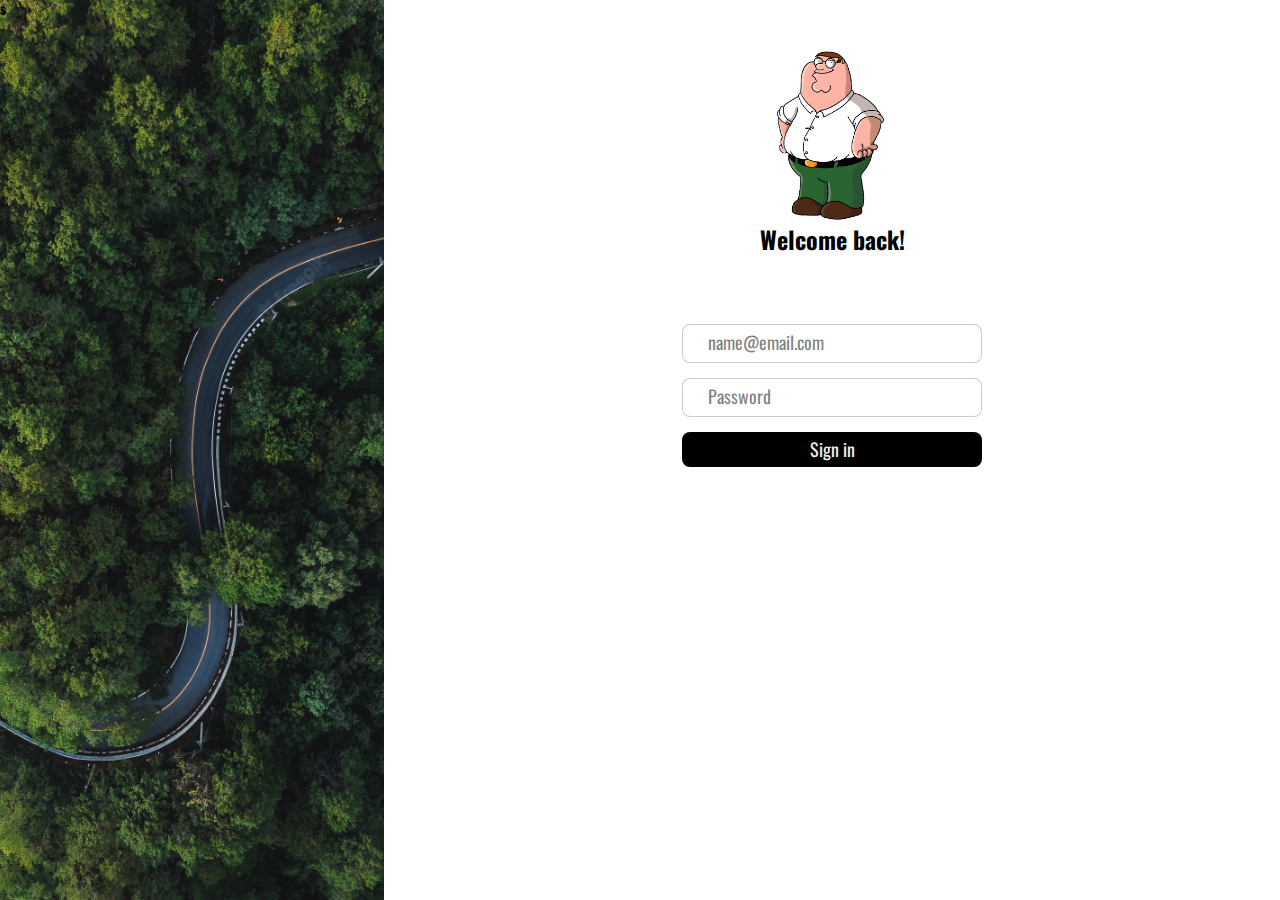
==== login.html @ 7c98be9d "Initial commit" ====
<!DOCTYPE html>
<html lang="en">
  <head>
    <meta charset="UTF-8" />
    <meta name="viewport" content="width=device-width, initial-scale=1.0" />
    <link rel="preconnect" href="https://fonts.googleapis.com" />
    <link rel="preconnect" href="https://fonts.gstatic.com" crossorigin />
    <link
      href="https://fonts.googleapis.com/css2?family=Oswald:wght@200;300;400;500;600;700&display=swap"
      rel="stylesheet"
    />
    <link rel="stylesheet" href="css/style.css" />
    <title>Login</title>
  </head>
  <body>
    <div class="home">
      <div class="left">s</div>
      <div class="right">
        <div class="container">
          <div class="textbox">
            <div class="logo-img">
              <img src="/img/peterg.png" alt="logo" class="logo-icon" />
              <h3 class="title">Welcome back!</h3>
            </div>

            <div class="home-form">
              <form class="form">
                <span class="name-span"></span>
                <span class="password-span"></span>
                <input
                  type="text"
                  class="form-input name"
                  placeholder="name@email.com"
                  autocomplete="off"
                  required
                />

                <input
                  type="password"
                  class="form-input password"
                  placeholder="Password"
                  autocomplete="off"
                  required
                />

                <button type="submit" class="form-sign">Sign in</button>
              </form>
            </div>
          </div>
        </div>
      </div>
    </div>

    <script src="js/login.js"></script>
  </body>
</html>
---- css/style.css ----
/*! normalize.css v8.0.1 | MIT License | github.com/necolas/normalize.css */html{line-height:1.15;-webkit-text-size-adjust:100%}body{margin:0}main{display:block}h1{font-size:2em}hr{-webkit-box-sizing:content-box;box-sizing:content-box;height:0;overflow:visible}pre{font-family:monospace,monospace;font-size:1em}a{background-color:rgba(0,0,0,0)}abbr[title]{border-bottom:none;text-decoration:underline;-webkit-text-decoration:underline dotted;text-decoration:underline dotted}b,strong{font-weight:bolder}code,kbd,samp{font-family:monospace,monospace;font-size:1em}small{font-size:80%}sub,sup{font-size:75%;line-height:0;position:relative;vertical-align:baseline}sub{bottom:-0.25em}sup{top:-0.5em}img{border-style:none}button,input,optgroup,select,textarea{font-family:inherit;font-size:100%;line-height:1.15;margin:0}button,input{overflow:visible}button,select{text-transform:none}button,[type=button],[type=reset],[type=submit]{-webkit-appearance:button}button::-moz-focus-inner,[type=button]::-moz-focus-inner,[type=reset]::-moz-focus-inner,[type=submit]::-moz-focus-inner{border-style:none;padding:0}button:-moz-focusring,[type=button]:-moz-focusring,[type=reset]:-moz-focusring,[type=submit]:-moz-focusring{outline:1px dotted ButtonText}fieldset{padding:.35em .75em .625em}legend{-webkit-box-sizing:border-box;box-sizing:border-box;color:inherit;display:table;max-width:100%;padding:0;white-space:normal}progress{vertical-align:baseline}textarea{overflow:auto}[type=checkbox],[type=radio]{-webkit-box-sizing:border-box;box-sizing:border-box;padding:0}[type=number]::-webkit-inner-spin-button,[type=number]::-webkit-outer-spin-button{height:auto}[type=search]{-webkit-appearance:textfield;outline-offset:-2px}[type=search]::-webkit-search-decoration{-webkit-appearance:none}::-webkit-file-upload-button{-webkit-appearance:button;font:inherit}details{display:block}summary{display:list-item}template{display:none}[hidden]{display:none}*,*::before,*::after{-webkit-box-sizing:border-box;box-sizing:border-box}*{margin:0;padding:0}img,picture,svg{display:block;max-width:100%}html{height:100%}body{display:-webkit-box;display:-ms-flexbox;display:flex;-webkit-box-orient:vertical;-webkit-box-direction:normal;-ms-flex-direction:column;flex-direction:column;height:100%;font-family:"Oswald",sans-serif;font-weight:500;font-size:15px;color:var(--main-text-color);background-color:var(--main-bg-color);font-size:15px}main{-webkit-box-flex:1;-ms-flex-positive:1;flex-grow:1}ul{padding-left:0;list-style:none}li{text-decoration:none}input[type=search]::-webkit-search-decoration,input[type=search]::-webkit-search-cancel-button,input[type=search]::-webkit-search-results-button,input[type=search]::-webkit-search-results-decoration{-webkit-appearance:none}.container{max-width:1320px;width:100%;padding:0 20px;margin:0 auto}.home{display:grid;grid-template-columns:.3fr .7fr}.left{display:none;height:100vh;background-image:url("/img/bg.jpg");background-position:center;background-repeat:no-repeat;background-size:cover}.right{height:100vh;width:100vw}.textbox{margin-top:30px;text-align:center}.logo-icon{margin:0 auto;max-width:60%}.title{margin-top:5px}.home-form{margin-top:25px}.form{display:-webkit-inline-box;display:-ms-inline-flexbox;display:inline-flex;-webkit-box-orient:vertical;-webkit-box-direction:normal;-ms-flex-direction:column;flex-direction:column;gap:10px}.form-input{outline:none;padding:6px 15px;min-height:33px;min-width:200px;border-radius:8px;border:1px solid rgba(0,0,0,.208)}.form-input::-webkit-input-placeholder{font-size:13px;color:rgba(0,0,0,.508)}.form-input::-moz-placeholder{font-size:13px;color:rgba(0,0,0,.508)}.form-input:-ms-input-placeholder{font-size:13px;color:rgba(0,0,0,.508)}.form-input::-ms-input-placeholder{font-size:13px;color:rgba(0,0,0,.508)}.form-input::placeholder{font-size:13px;color:rgba(0,0,0,.508)}.form-sign{min-height:35px;border-radius:8px;border:1px solid rgba(0,0,0,0);background-color:#000;color:#eee;-webkit-transition:.5s ease-in-out;transition:.5s ease-in-out}.form-sign:hover{-webkit-transform:scale(1.1);-ms-transform:scale(1.1);transform:scale(1.1)}@media only screen and (min-width: 400px){.textbox{margin-top:50px}.title{font-size:24px}.form{gap:15px}.form-sign{font-size:18px}}@media only screen and (min-width: 600px){.left{display:block}.right{width:70vw}}@media only screen and (min-width: 900px){.logo-icon{max-width:20%}.form{max-width:300px;width:100%}.form-input{padding:10px 25px;max-width:300px;width:100%}.form-input::-webkit-input-placeholder{font-size:18px}.form-input::-moz-placeholder{font-size:18px}.form-input:-ms-input-placeholder{font-size:18px}.form-input::-ms-input-placeholder{font-size:18px}.form-input::placeholder{font-size:18px}}html{overflow-x:hidden}.page{background-color:#000;height:100vh;background-image:url("/img/famliy-guy.jpg");background-size:cover;background-position:center;background-repeat:no-repeat}.page-title{text-align:center;margin-bottom:25px;color:#fff;font-size:20px}.users{padding:30px 0}.users-list{display:grid;grid-template-columns:1fr 1fr;gap:10px}.user-item{background-color:rgba(239,241,247,.322);border:1px solid rgba(0,0,0,0);border-radius:15px;overflow:hidden;padding:10px}.user-img{border-radius:50%;max-width:50%;margin:20px auto 20px}.user-textbox{display:-webkit-box;display:-ms-flexbox;display:flex;-webkit-box-orient:vertical;-webkit-box-direction:normal;-ms-flex-direction:column;flex-direction:column;gap:5px;text-align:center}.user-email{font-size:10px}@media screen and (min-width: 400px){.users-list{display:grid;grid-template-columns:1fr 1fr;gap:15px}.user-item{padding:20px}.user-img{border-radius:50%;max-width:60%;margin:10px auto 10px}.user-email{font-size:15px}}@media screen and (min-width: 600px){.users{margin-left:auto;margin-right:100px}.user-item{-webkit-transition:all .4s ease;transition:all .4s ease}.user-item:hover{-webkit-transform:scale(1.1);-ms-transform:scale(1.1);transform:scale(1.1)}}/*# sourceMappingURL=style.css.map */
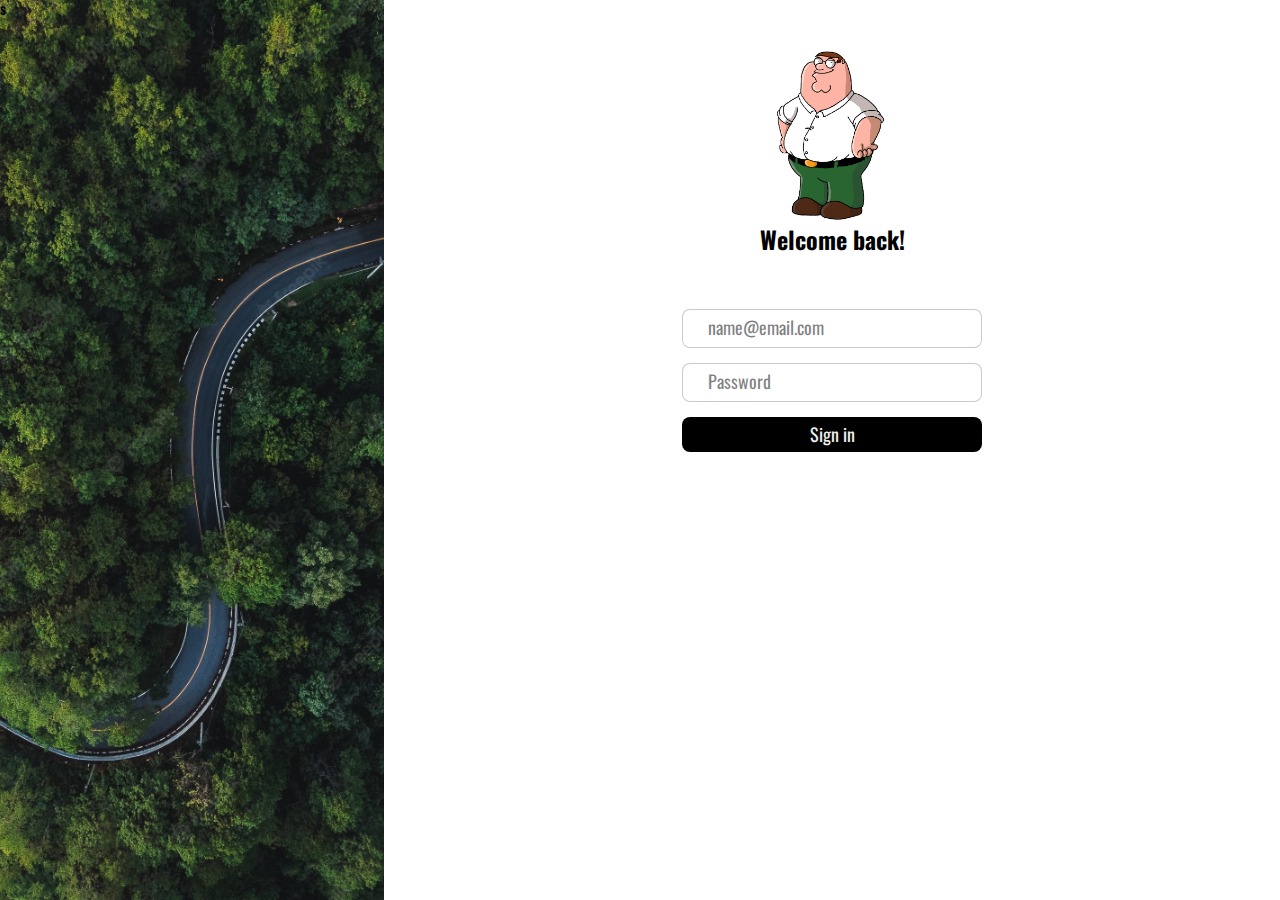
==== commit 19e2f2c4: "Final commit" ====
--- a/login.html
+++ b/login.html
@@ -26,9 +26,9 @@
             <div class="home-form">
               <form class="form">
                 <span class="name-span"></span>
-                <span class="password-span"></span>
                 <input
-                  type="text"
+                  type="email"
+                  name="user_email"
                   class="form-input name"
                   placeholder="name@email.com"
                   autocomplete="off"
@@ -37,6 +37,7 @@
 
                 <input
                   type="password"
+                  name="user_password"
                   class="form-input password"
                   placeholder="Password"
                   autocomplete="off"
--- a/css/style.css
+++ b/css/style.css
@@ -1 +1 @@
-/*! normalize.css v8.0.1 | MIT License | github.com/necolas/normalize.css */html{line-height:1.15;-webkit-text-size-adjust:100%}body{margin:0}main{display:block}h1{font-size:2em}hr{-webkit-box-sizing:content-box;box-sizing:content-box;height:0;overflow:visible}pre{font-family:monospace,monospace;font-size:1em}a{background-color:rgba(0,0,0,0)}abbr[title]{border-bottom:none;text-decoration:underline;-webkit-text-decoration:underline dotted;text-decoration:underline dotted}b,strong{font-weight:bolder}code,kbd,samp{font-family:monospace,monospace;font-size:1em}small{font-size:80%}sub,sup{font-size:75%;line-height:0;position:relative;vertical-align:baseline}sub{bottom:-0.25em}sup{top:-0.5em}img{border-style:none}button,input,optgroup,select,textarea{font-family:inherit;font-size:100%;line-height:1.15;margin:0}button,input{overflow:visible}button,select{text-transform:none}button,[type=button],[type=reset],[type=submit]{-webkit-appearance:button}button::-moz-focus-inner,[type=button]::-moz-focus-inner,[type=reset]::-moz-focus-inner,[type=submit]::-moz-focus-inner{border-style:none;padding:0}button:-moz-focusring,[type=button]:-moz-focusring,[type=reset]:-moz-focusring,[type=submit]:-moz-focusring{outline:1px dotted ButtonText}fieldset{padding:.35em .75em .625em}legend{-webkit-box-sizing:border-box;box-sizing:border-box;color:inherit;display:table;max-width:100%;padding:0;white-space:normal}progress{vertical-align:baseline}textarea{overflow:auto}[type=checkbox],[type=radio]{-webkit-box-sizing:border-box;box-sizing:border-box;padding:0}[type=number]::-webkit-inner-spin-button,[type=number]::-webkit-outer-spin-button{height:auto}[type=search]{-webkit-appearance:textfield;outline-offset:-2px}[type=search]::-webkit-search-decoration{-webkit-appearance:none}::-webkit-file-upload-button{-webkit-appearance:button;font:inherit}details{display:block}summary{display:list-item}template{display:none}[hidden]{display:none}*,*::before,*::after{-webkit-box-sizing:border-box;box-sizing:border-box}*{margin:0;padding:0}img,picture,svg{display:block;max-width:100%}html{height:100%}body{display:-webkit-box;display:-ms-flexbox;display:flex;-webkit-box-orient:vertical;-webkit-box-direction:normal;-ms-flex-direction:column;flex-direction:column;height:100%;font-family:"Oswald",sans-serif;font-weight:500;font-size:15px;color:var(--main-text-color);background-color:var(--main-bg-color);font-size:15px}main{-webkit-box-flex:1;-ms-flex-positive:1;flex-grow:1}ul{padding-left:0;list-style:none}li{text-decoration:none}input[type=search]::-webkit-search-decoration,input[type=search]::-webkit-search-cancel-button,input[type=search]::-webkit-search-results-button,input[type=search]::-webkit-search-results-decoration{-webkit-appearance:none}.container{max-width:1320px;width:100%;padding:0 20px;margin:0 auto}.home{display:grid;grid-template-columns:.3fr .7fr}.left{display:none;height:100vh;background-image:url("/img/bg.jpg");background-position:center;background-repeat:no-repeat;background-size:cover}.right{height:100vh;width:100vw}.textbox{margin-top:30px;text-align:center}.logo-icon{margin:0 auto;max-width:60%}.title{margin-top:5px}.home-form{margin-top:25px}.form{display:-webkit-inline-box;display:-ms-inline-flexbox;display:inline-flex;-webkit-box-orient:vertical;-webkit-box-direction:normal;-ms-flex-direction:column;flex-direction:column;gap:10px}.form-input{outline:none;padding:6px 15px;min-height:33px;min-width:200px;border-radius:8px;border:1px solid rgba(0,0,0,.208)}.form-input::-webkit-input-placeholder{font-size:13px;color:rgba(0,0,0,.508)}.form-input::-moz-placeholder{font-size:13px;color:rgba(0,0,0,.508)}.form-input:-ms-input-placeholder{font-size:13px;color:rgba(0,0,0,.508)}.form-input::-ms-input-placeholder{font-size:13px;color:rgba(0,0,0,.508)}.form-input::placeholder{font-size:13px;color:rgba(0,0,0,.508)}.form-sign{min-height:35px;border-radius:8px;border:1px solid rgba(0,0,0,0);background-color:#000;color:#eee;-webkit-transition:.5s ease-in-out;transition:.5s ease-in-out}.form-sign:hover{-webkit-transform:scale(1.1);-ms-transform:scale(1.1);transform:scale(1.1)}@media only screen and (min-width: 400px){.textbox{margin-top:50px}.title{font-size:24px}.form{gap:15px}.form-sign{font-size:18px}}@media only screen and (min-width: 600px){.left{display:block}.right{width:70vw}}@media only screen and (min-width: 900px){.logo-icon{max-width:20%}.form{max-width:300px;width:100%}.form-input{padding:10px 25px;max-width:300px;width:100%}.form-input::-webkit-input-placeholder{font-size:18px}.form-input::-moz-placeholder{font-size:18px}.form-input:-ms-input-placeholder{font-size:18px}.form-input::-ms-input-placeholder{font-size:18px}.form-input::placeholder{font-size:18px}}html{overflow-x:hidden}.page{background-color:#000;height:100vh;background-image:url("/img/famliy-guy.jpg");background-size:cover;background-position:center;background-repeat:no-repeat}.page-title{text-align:center;margin-bottom:25px;color:#fff;font-size:20px}.users{padding:30px 0}.users-list{display:grid;grid-template-columns:1fr 1fr;gap:10px}.user-item{background-color:rgba(239,241,247,.322);border:1px solid rgba(0,0,0,0);border-radius:15px;overflow:hidden;padding:10px}.user-img{border-radius:50%;max-width:50%;margin:20px auto 20px}.user-textbox{display:-webkit-box;display:-ms-flexbox;display:flex;-webkit-box-orient:vertical;-webkit-box-direction:normal;-ms-flex-direction:column;flex-direction:column;gap:5px;text-align:center}.user-email{font-size:10px}@media screen and (min-width: 400px){.users-list{display:grid;grid-template-columns:1fr 1fr;gap:15px}.user-item{padding:20px}.user-img{border-radius:50%;max-width:60%;margin:10px auto 10px}.user-email{font-size:15px}}@media screen and (min-width: 600px){.users{margin-left:auto;margin-right:100px}.user-item{-webkit-transition:all .4s ease;transition:all .4s ease}.user-item:hover{-webkit-transform:scale(1.1);-ms-transform:scale(1.1);transform:scale(1.1)}}/*# sourceMappingURL=style.css.map */+/*! normalize.css v8.0.1 | MIT License | github.com/necolas/normalize.css */html{line-height:1.15;-webkit-text-size-adjust:100%}body{margin:0}main{display:block}h1{font-size:2em}hr{-webkit-box-sizing:content-box;box-sizing:content-box;height:0;overflow:visible}pre{font-family:monospace,monospace;font-size:1em}a{background-color:rgba(0,0,0,0)}abbr[title]{border-bottom:none;text-decoration:underline;-webkit-text-decoration:underline dotted;text-decoration:underline dotted}b,strong{font-weight:bolder}code,kbd,samp{font-family:monospace,monospace;font-size:1em}small{font-size:80%}sub,sup{font-size:75%;line-height:0;position:relative;vertical-align:baseline}sub{bottom:-0.25em}sup{top:-0.5em}img{border-style:none}button,input,optgroup,select,textarea{font-family:inherit;font-size:100%;line-height:1.15;margin:0}button,input{overflow:visible}button,select{text-transform:none}button,[type=button],[type=reset],[type=submit]{-webkit-appearance:button}button::-moz-focus-inner,[type=button]::-moz-focus-inner,[type=reset]::-moz-focus-inner,[type=submit]::-moz-focus-inner{border-style:none;padding:0}button:-moz-focusring,[type=button]:-moz-focusring,[type=reset]:-moz-focusring,[type=submit]:-moz-focusring{outline:1px dotted ButtonText}fieldset{padding:.35em .75em .625em}legend{-webkit-box-sizing:border-box;box-sizing:border-box;color:inherit;display:table;max-width:100%;padding:0;white-space:normal}progress{vertical-align:baseline}textarea{overflow:auto}[type=checkbox],[type=radio]{-webkit-box-sizing:border-box;box-sizing:border-box;padding:0}[type=number]::-webkit-inner-spin-button,[type=number]::-webkit-outer-spin-button{height:auto}[type=search]{-webkit-appearance:textfield;outline-offset:-2px}[type=search]::-webkit-search-decoration{-webkit-appearance:none}::-webkit-file-upload-button{-webkit-appearance:button;font:inherit}details{display:block}summary{display:list-item}template{display:none}[hidden]{display:none}*,*::before,*::after{-webkit-box-sizing:border-box;box-sizing:border-box}*{margin:0;padding:0}img,picture,svg{display:block;max-width:100%}html{height:100%}body{display:-webkit-box;display:-ms-flexbox;display:flex;-webkit-box-orient:vertical;-webkit-box-direction:normal;-ms-flex-direction:column;flex-direction:column;height:100%;font-family:"Oswald",sans-serif;font-weight:500;font-size:15px;color:var(--main-text-color);background-color:var(--main-bg-color);font-size:15px}main{-webkit-box-flex:1;-ms-flex-positive:1;flex-grow:1}ul{padding-left:0;list-style:none}li{text-decoration:none}input[type=search]::-webkit-search-decoration,input[type=search]::-webkit-search-cancel-button,input[type=search]::-webkit-search-results-button,input[type=search]::-webkit-search-results-decoration{-webkit-appearance:none}.container{max-width:1320px;width:100%;padding:0 20px;margin:0 auto}.home{display:grid;grid-template-columns:.3fr .7fr}.left{display:none;height:100vh;background-image:url("/img/bg.jpg");background-position:center;background-repeat:no-repeat;background-size:cover}.right{height:100vh;width:100vw}.textbox{margin-top:30px;text-align:center}.logo-icon{margin:0 auto;max-width:60%}.title{margin-top:5px}.home-form{margin-top:25px}.form{display:-webkit-inline-box;display:-ms-inline-flexbox;display:inline-flex;-webkit-box-orient:vertical;-webkit-box-direction:normal;-ms-flex-direction:column;flex-direction:column;gap:10px}.form-input{outline:none;padding:6px 15px;min-height:33px;min-width:200px;border-radius:8px;border:1px solid rgba(0,0,0,.208)}.form-input::-webkit-input-placeholder{font-size:13px;color:rgba(0,0,0,.508)}.form-input::-moz-placeholder{font-size:13px;color:rgba(0,0,0,.508)}.form-input:-ms-input-placeholder{font-size:13px;color:rgba(0,0,0,.508)}.form-input::-ms-input-placeholder{font-size:13px;color:rgba(0,0,0,.508)}.form-input::placeholder{font-size:13px;color:rgba(0,0,0,.508)}.form-sign{min-height:35px;border-radius:8px;border:1px solid rgba(0,0,0,0);background-color:#000;color:#eee;-webkit-transition:.5s ease-in-out;transition:.5s ease-in-out}.form-sign:hover{-webkit-transform:scale(1.1);-ms-transform:scale(1.1);transform:scale(1.1)}@media only screen and (min-width: 400px){.textbox{margin-top:50px}.title{font-size:24px}.form{gap:15px}.form-sign{font-size:18px}}@media only screen and (min-width: 600px){.left{display:block}.right{width:70vw}}@media only screen and (min-width: 900px){.logo-icon{max-width:20%}.form{max-width:300px;width:100%}.form-input{padding:10px 25px;max-width:300px;width:100%}.form-input::-webkit-input-placeholder{font-size:18px}.form-input::-moz-placeholder{font-size:18px}.form-input:-ms-input-placeholder{font-size:18px}.form-input::-ms-input-placeholder{font-size:18px}.form-input::placeholder{font-size:18px}}html{overflow-x:hidden}.page{background-color:#000;height:100vh;background-image:url("/img/famliy-guy.jpg");background-size:cover;background-position:center;background-repeat:no-repeat}.page__wrapper{display:-webkit-box;display:-ms-flexbox;display:flex;-webkit-box-pack:justify;-ms-flex-pack:justify;justify-content:space-between;margin-bottom:25px}.page-title{text-align:center;color:#fff;font-size:20px}.page__logout{border:1px solid rgba(0,0,0,0);background-color:rgba(0,0,0,0);color:#fff;font-size:20px;padding:5px 10px;border-radius:20px;cursor:pointer;-webkit-transition:all .4s ease;transition:all .4s ease}.page__logout:hover{background-color:rgba(255,255,255,.3843137255)}.users{padding:30px 0}.users-list{display:grid;grid-template-columns:1fr 1fr;gap:10px}.user-item{background-color:rgba(239,241,247,.322);border:1px solid rgba(0,0,0,0);border-radius:15px;overflow:hidden;padding:10px}.user-img{border-radius:50%;max-width:50%;margin:20px auto 20px}.user-textbox{display:-webkit-box;display:-ms-flexbox;display:flex;-webkit-box-orient:vertical;-webkit-box-direction:normal;-ms-flex-direction:column;flex-direction:column;gap:5px;text-align:center}.user-email{font-size:10px}@media screen and (min-width: 400px){.users-list{display:grid;grid-template-columns:1fr 1fr;gap:15px}.user-item{padding:20px}.user-img{border-radius:50%;max-width:60%;margin:10px auto 10px}.user-email{font-size:15px}}@media screen and (min-width: 600px){.users{margin-left:auto;margin-right:100px}.user-item{-webkit-transition:all .4s ease;transition:all .4s ease}.user-item:hover{-webkit-transform:scale(1.1);-ms-transform:scale(1.1);transform:scale(1.1)}}.name-span{color:red}/*# sourceMappingURL=style.css.map */